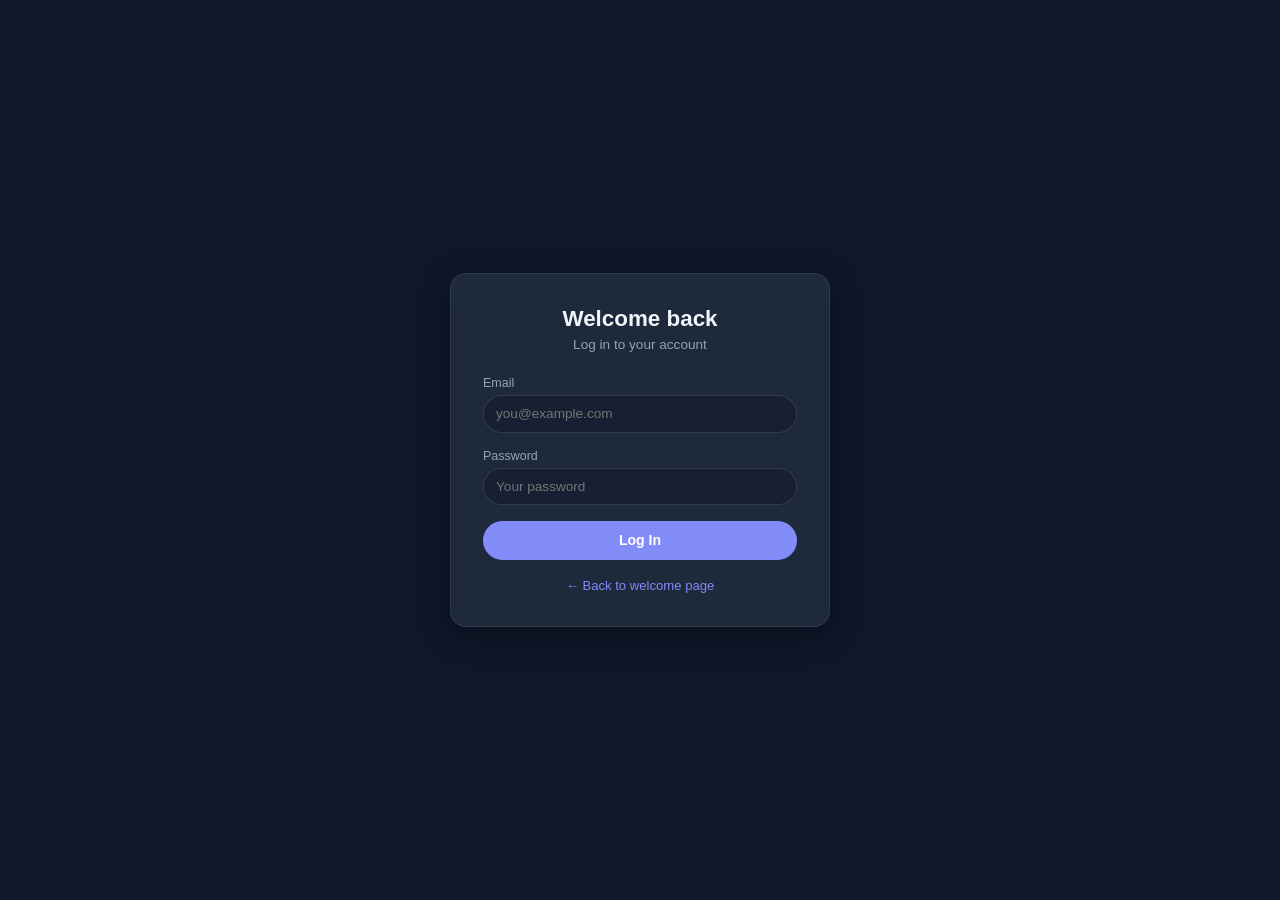
==== wwwroot/login.html @ 54ed6e53 "feat: complete authentication overhaul, modern UI redesign, and robust email verification - Implemen" ====
<!DOCTYPE html>
<html lang="en">
<head>
  <meta charset="UTF-8">
  <meta name="viewport" content="width=device-width, initial-scale=1.0">
  <title>Log In — Personal RSS Reader</title>
  <style>
    *,*::before,*::after{box-sizing:border-box;margin:0;padding:0}
    body{font-family:"Inter",-apple-system,BlinkMacSystemFont,"Segoe UI",Roboto,sans-serif;background:#0f172a;color:#f1f5f9;min-height:100vh;display:flex;align-items:center;justify-content:center;-webkit-font-smoothing:antialiased}
    .card{background:#1e293b;border:1px solid rgba(255,255,255,0.08);border-radius:16px;padding:2rem;width:100%;max-width:380px;box-shadow:0 8px 30px rgba(0,0,0,0.4)}
    h1{font-size:1.4rem;font-weight:800;margin-bottom:0.3rem;text-align:center}
    p{font-size:0.85rem;color:#94a3b8;text-align:center;margin-bottom:1.5rem}
    label{display:block;font-size:0.78rem;font-weight:500;color:#94a3b8;margin-bottom:0.3rem}
    input{width:100%;padding:0.65rem 0.75rem;border:1px solid rgba(255,255,255,0.12);border-radius:9999px;font-size:0.85rem;background:#162032;color:#f1f5f9;margin-bottom:1rem;font-family:inherit}
    input:focus{outline:none;border-color:#818cf8;box-shadow:0 0 0 3px rgba(129,140,248,0.25)}
    .btn{width:100%;padding:0.7rem;border-radius:9999px;font-size:0.88rem;font-weight:600;cursor:pointer;border:none;background:#818cf8;color:#fff;transition:all 0.2s ease}
    .btn:hover{background:#6366f1}
    .btn:disabled{opacity:0.5;cursor:not-allowed}
    .error{font-size:0.78rem;color:#f87171;text-align:center;margin-top:0.5rem;display:none}
    .note{font-size:0.72rem;color:#64748b}
    .back{text-align:center;margin-top:1rem}
    .back a{font-size:0.82rem;color:#818cf8;text-decoration:none}
    .back a:hover{text-decoration:underline}
    .toast{position:fixed;bottom:1.5rem;right:1.5rem;background:#34d399;color:#111;padding:0.75rem 1.25rem;border-radius:8px;font-size:0.78rem;font-weight:500;z-index:1000;animation:toast-in 0.3s ease forwards;display:none}
    @keyframes toast-in{from{opacity:0;transform:translateY(0.75rem)}to{opacity:1;transform:translateY(0)}}
  </style>
</head>
<body>
  <div class="card">
    <h1>Welcome back</h1>
    <p>Log in to your account</p>
    <form id="login-form">
      <label for="email">Email</label>
      <input type="email" id="email" placeholder="you@example.com" required autocomplete="email">
      <label for="password">Password</label>
      <input type="password" id="password" placeholder="Your password" required autocomplete="current-password">
      <button type="submit" class="btn" id="login-btn">Log In</button>
    </form>
    <p class="error" id="login-error"></p>
    <div id="resend-section" style="display:none;text-align:center;margin-top:0.75rem">
      <button class="btn" id="resend-btn" style="background:#1e293b;border:1px solid rgba(255,255,255,0.12);font-size:0.78rem">Resend Verification Email</button>
      <p class="note" id="resend-msg" style="margin-top:0.5rem;display:none">A new link has been sent to your inbox!</p>
    </div>
    <div class="back"><a href="/welcome.html">&larr; Back to welcome page</a></div>
  </div>
  <div id="toast" class="toast"></div>
  <script>
    document.getElementById("login-form").addEventListener("submit", async function(e) {
      e.preventDefault();
      var btn = document.getElementById("login-btn");
      var err = document.getElementById("login-error");
      btn.disabled = true; btn.textContent = "Logging in..."; err.style.display = "none";

      try {
        var res = await fetch("/api/auth/login?email=" + encodeURIComponent(document.getElementById("email").value) + "&password=" + encodeURIComponent(document.getElementById("password").value) + "&useCookies=true");
        if (res.status === 403) {
          var data = await res.json();
          err.textContent = data.error || "Please verify your email first.";
          err.style.display = "block";
          document.getElementById("resend-section").style.display = "block";
          btn.disabled = false; btn.textContent = "Log In";
          return;
        }
        if (!res.ok) {
          err.textContent = "Invalid email or password.";
          err.style.display = "block";
          btn.disabled = false; btn.textContent = "Log In";
          return;
        }
        window.location.href = "/index.html";
      } catch(ex) {
        err.textContent = "Network error. Please try again.";
        err.style.display = "block";
        btn.disabled = false; btn.textContent = "Log In";
      }
    });
    document.getElementById("resend-btn").addEventListener("click", async function() {
      var email = document.getElementById("email").value;
      if (!email) return;
      var btn = document.getElementById("resend-btn");
      btn.disabled = true; btn.textContent = "Sending...";
      await fetch("/api/auth/resend-verification", {
        method: "POST",
        headers: { "Content-Type": "application/json" },
        body: JSON.stringify({ email: email })
      });
      btn.textContent = "Resend Verification Email";
      btn.disabled = false;
      document.getElementById("resend-msg").style.display = "block";
    });
  </script>
</body>
</html>
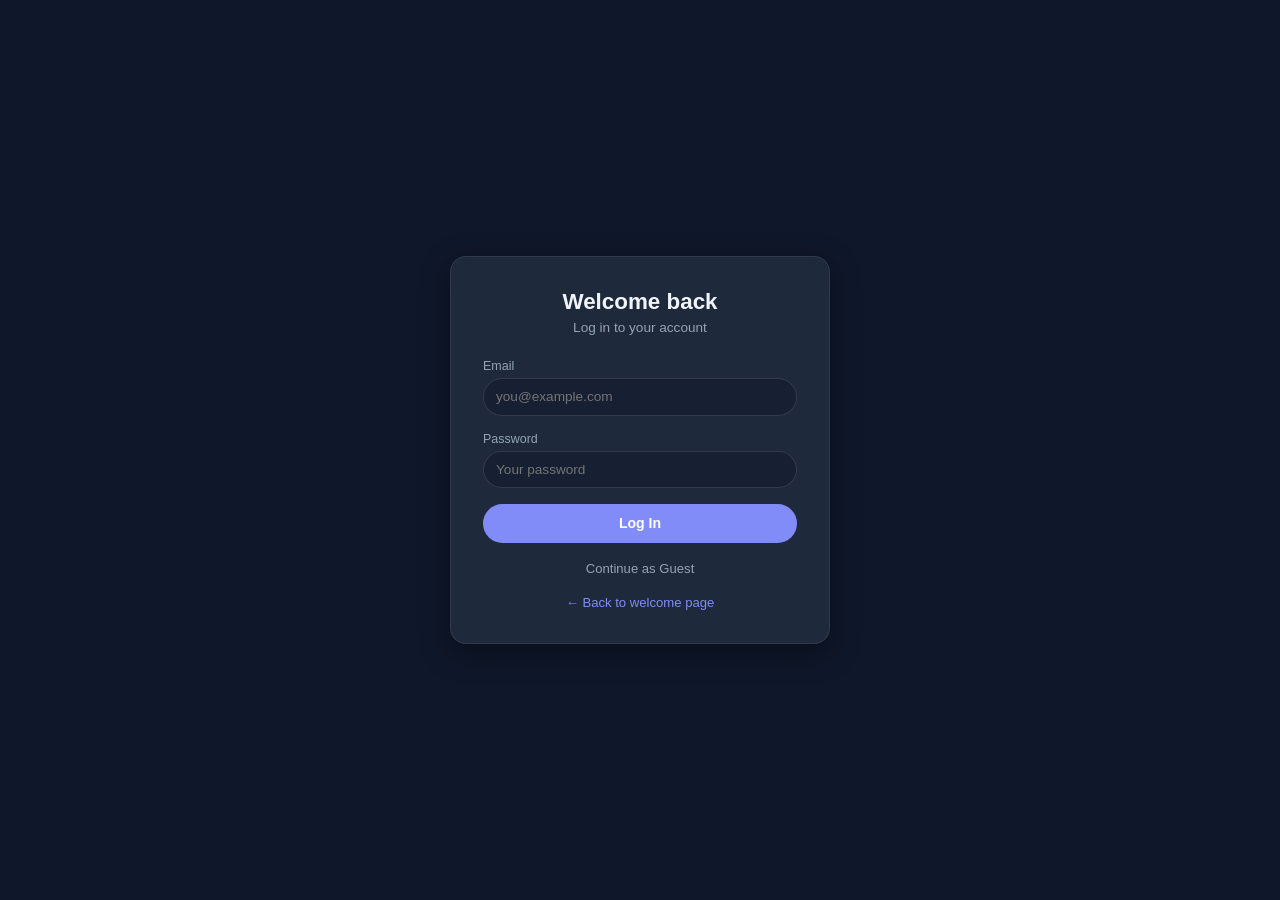
==== commit 06afc497: "feat/fix: stabilize core features and implement email digests - Added database caching and manual re" ====
--- a/wwwroot/login.html
+++ b/wwwroot/login.html
@@ -1,93 +1,98 @@
-<!DOCTYPE html>
-<html lang="en">
-<head>
-  <meta charset="UTF-8">
-  <meta name="viewport" content="width=device-width, initial-scale=1.0">
-  <title>Log In — Personal RSS Reader</title>
-  <style>
-    *,*::before,*::after{box-sizing:border-box;margin:0;padding:0}
-    body{font-family:"Inter",-apple-system,BlinkMacSystemFont,"Segoe UI",Roboto,sans-serif;background:#0f172a;color:#f1f5f9;min-height:100vh;display:flex;align-items:center;justify-content:center;-webkit-font-smoothing:antialiased}
-    .card{background:#1e293b;border:1px solid rgba(255,255,255,0.08);border-radius:16px;padding:2rem;width:100%;max-width:380px;box-shadow:0 8px 30px rgba(0,0,0,0.4)}
-    h1{font-size:1.4rem;font-weight:800;margin-bottom:0.3rem;text-align:center}
-    p{font-size:0.85rem;color:#94a3b8;text-align:center;margin-bottom:1.5rem}
-    label{display:block;font-size:0.78rem;font-weight:500;color:#94a3b8;margin-bottom:0.3rem}
-    input{width:100%;padding:0.65rem 0.75rem;border:1px solid rgba(255,255,255,0.12);border-radius:9999px;font-size:0.85rem;background:#162032;color:#f1f5f9;margin-bottom:1rem;font-family:inherit}
-    input:focus{outline:none;border-color:#818cf8;box-shadow:0 0 0 3px rgba(129,140,248,0.25)}
-    .btn{width:100%;padding:0.7rem;border-radius:9999px;font-size:0.88rem;font-weight:600;cursor:pointer;border:none;background:#818cf8;color:#fff;transition:all 0.2s ease}
-    .btn:hover{background:#6366f1}
-    .btn:disabled{opacity:0.5;cursor:not-allowed}
-    .error{font-size:0.78rem;color:#f87171;text-align:center;margin-top:0.5rem;display:none}
-    .note{font-size:0.72rem;color:#64748b}
-    .back{text-align:center;margin-top:1rem}
-    .back a{font-size:0.82rem;color:#818cf8;text-decoration:none}
-    .back a:hover{text-decoration:underline}
-    .toast{position:fixed;bottom:1.5rem;right:1.5rem;background:#34d399;color:#111;padding:0.75rem 1.25rem;border-radius:8px;font-size:0.78rem;font-weight:500;z-index:1000;animation:toast-in 0.3s ease forwards;display:none}
-    @keyframes toast-in{from{opacity:0;transform:translateY(0.75rem)}to{opacity:1;transform:translateY(0)}}
-  </style>
-</head>
-<body>
-  <div class="card">
-    <h1>Welcome back</h1>
-    <p>Log in to your account</p>
-    <form id="login-form">
-      <label for="email">Email</label>
-      <input type="email" id="email" placeholder="you@example.com" required autocomplete="email">
-      <label for="password">Password</label>
-      <input type="password" id="password" placeholder="Your password" required autocomplete="current-password">
-      <button type="submit" class="btn" id="login-btn">Log In</button>
-    </form>
-    <p class="error" id="login-error"></p>
-    <div id="resend-section" style="display:none;text-align:center;margin-top:0.75rem">
-      <button class="btn" id="resend-btn" style="background:#1e293b;border:1px solid rgba(255,255,255,0.12);font-size:0.78rem">Resend Verification Email</button>
-      <p class="note" id="resend-msg" style="margin-top:0.5rem;display:none">A new link has been sent to your inbox!</p>
-    </div>
-    <div class="back"><a href="/welcome.html">&larr; Back to welcome page</a></div>
-  </div>
-  <div id="toast" class="toast"></div>
-  <script>
-    document.getElementById("login-form").addEventListener("submit", async function(e) {
-      e.preventDefault();
-      var btn = document.getElementById("login-btn");
-      var err = document.getElementById("login-error");
-      btn.disabled = true; btn.textContent = "Logging in..."; err.style.display = "none";
-
-      try {
-        var res = await fetch("/api/auth/login?email=" + encodeURIComponent(document.getElementById("email").value) + "&password=" + encodeURIComponent(document.getElementById("password").value) + "&useCookies=true");
-        if (res.status === 403) {
-          var data = await res.json();
-          err.textContent = data.error || "Please verify your email first.";
-          err.style.display = "block";
-          document.getElementById("resend-section").style.display = "block";
-          btn.disabled = false; btn.textContent = "Log In";
-          return;
-        }
-        if (!res.ok) {
-          err.textContent = "Invalid email or password.";
-          err.style.display = "block";
-          btn.disabled = false; btn.textContent = "Log In";
-          return;
-        }
-        window.location.href = "/index.html";
-      } catch(ex) {
-        err.textContent = "Network error. Please try again.";
-        err.style.display = "block";
-        btn.disabled = false; btn.textContent = "Log In";
-      }
-    });
-    document.getElementById("resend-btn").addEventListener("click", async function() {
-      var email = document.getElementById("email").value;
-      if (!email) return;
-      var btn = document.getElementById("resend-btn");
-      btn.disabled = true; btn.textContent = "Sending...";
-      await fetch("/api/auth/resend-verification", {
-        method: "POST",
-        headers: { "Content-Type": "application/json" },
-        body: JSON.stringify({ email: email })
-      });
-      btn.textContent = "Resend Verification Email";
-      btn.disabled = false;
-      document.getElementById("resend-msg").style.display = "block";
-    });
-  </script>
-</body>
-</html>
+<!DOCTYPE html>
+<html lang="en">
+<head>
+  <meta charset="UTF-8">
+  <meta name="viewport" content="width=device-width, initial-scale=1.0, maximum-scale=1.0, user-scalable=no">
+  <title>Log In — Personal RSS Reader</title>
+  <style>
+    *,*::before,*::after{box-sizing:border-box;margin:0;padding:0}
+    body{font-family:"Inter",-apple-system,BlinkMacSystemFont,"Segoe UI",Roboto,sans-serif;background:#0f172a;color:#f1f5f9;min-height:100vh;display:flex;align-items:center;justify-content:center;-webkit-font-smoothing:antialiased}
+    .card{background:#1e293b;border:1px solid rgba(255,255,255,0.08);border-radius:16px;padding:2rem;width:100%;max-width:380px;box-shadow:0 8px 30px rgba(0,0,0,0.4)}
+    h1{font-size:1.4rem;font-weight:800;margin-bottom:0.3rem;text-align:center}
+    p{font-size:0.85rem;color:#94a3b8;text-align:center;margin-bottom:1.5rem}
+    label{display:block;font-size:0.78rem;font-weight:500;color:#94a3b8;margin-bottom:0.3rem}
+    input{width:100%;padding:0.65rem 0.75rem;border:1px solid rgba(255,255,255,0.12);border-radius:9999px;font-size:0.85rem;background:#162032;color:#f1f5f9;margin-bottom:1rem;font-family:inherit}
+    input:focus{outline:none;border-color:#818cf8;box-shadow:0 0 0 3px rgba(129,140,248,0.25)}
+    .btn{width:100%;padding:0.7rem;border-radius:9999px;font-size:0.88rem;font-weight:600;cursor:pointer;border:none;background:#818cf8;color:#fff;transition:all 0.2s ease}
+    .btn:hover{background:#6366f1}
+    .btn:disabled{opacity:0.5;cursor:not-allowed}
+    .error{font-size:0.78rem;color:#f87171;text-align:center;margin-top:0.5rem;display:none}
+    .note{font-size:0.72rem;color:#64748b}
+    .back{text-align:center;margin-top:1rem}
+    .back a{font-size:0.82rem;color:#818cf8;text-decoration:none}
+    .back a:hover{text-decoration:underline}
+    .toast{position:fixed;bottom:1.5rem;right:1.5rem;background:#34d399;color:#111;padding:0.75rem 1.25rem;border-radius:8px;font-size:0.78rem;font-weight:500;z-index:1000;animation:toast-in 0.3s ease forwards;display:none}
+    @keyframes toast-in{from{opacity:0;transform:translateY(0.75rem)}to{opacity:1;transform:translateY(0)}}
+  </style>
+</head>
+<body>
+  <div class="card">
+    <h1>Welcome back</h1>
+    <p>Log in to your account</p>
+    <form id="login-form">
+      <label for="email">Email</label>
+      <input type="email" id="email" placeholder="you@example.com" required autocomplete="email">
+      <label for="password">Password</label>
+      <input type="password" id="password" placeholder="Your password" required autocomplete="current-password">
+      <button type="submit" class="btn" id="login-btn">Log In</button>
+    </form>
+    <p class="error" id="login-error"></p>
+    <div id="resend-section" style="display:none;text-align:center;margin-top:0.75rem">
+      <button class="btn" id="resend-btn" style="background:#1e293b;border:1px solid rgba(255,255,255,0.12);font-size:0.78rem">Resend Verification Email</button>
+      <p class="note" id="resend-msg" style="margin-top:0.5rem;display:none">A new link has been sent to your inbox!</p>
+    </div>
+    <div class="back" style="margin-bottom:0.5rem"><a href="index.html" style="color:#94a3b8;text-decoration:none">Continue as Guest</a></div>
+    <div class="back"><a href="/welcome.html">&larr; Back to welcome page</a></div>
+  </div>
+  <div id="toast" class="toast"></div>
+  <script>
+    fetch("/api/auth/me", { credentials: "include" }).then(function (r) {
+      if (r.ok) return r.json().then(function (d) { if (!d.isGuest) window.location.href = "/index.html"; });
+    });
+
+    document.getElementById("login-form").addEventListener("submit", async function(e) {
+      e.preventDefault();
+      var btn = document.getElementById("login-btn");
+      var err = document.getElementById("login-error");
+      btn.disabled = true; btn.textContent = "Logging in..."; err.style.display = "none";
+
+      try {
+        var res = await fetch("/api/auth/login?email=" + encodeURIComponent(document.getElementById("email").value) + "&password=" + encodeURIComponent(document.getElementById("password").value) + "&useCookies=true");
+        if (res.status === 403) {
+          var data = await res.json();
+          err.textContent = data.error || "Please verify your email first.";
+          err.style.display = "block";
+          document.getElementById("resend-section").style.display = "block";
+          btn.disabled = false; btn.textContent = "Log In";
+          return;
+        }
+        if (!res.ok) {
+          err.textContent = "Invalid email or password.";
+          err.style.display = "block";
+          btn.disabled = false; btn.textContent = "Log In";
+          return;
+        }
+        window.location.href = "/index.html";
+      } catch(ex) {
+        err.textContent = "Network error. Please try again.";
+        err.style.display = "block";
+        btn.disabled = false; btn.textContent = "Log In";
+      }
+    });
+    document.getElementById("resend-btn").addEventListener("click", async function() {
+      var email = document.getElementById("email").value;
+      if (!email) return;
+      var btn = document.getElementById("resend-btn");
+      btn.disabled = true; btn.textContent = "Sending...";
+      await fetch("/api/auth/resend-verification", {
+        method: "POST",
+        headers: { "Content-Type": "application/json" },
+        body: JSON.stringify({ email: email })
+      });
+      btn.textContent = "Resend Verification Email";
+      btn.disabled = false;
+      document.getElementById("resend-msg").style.display = "block";
+    });
+  </script>
+</body>
+</html>
